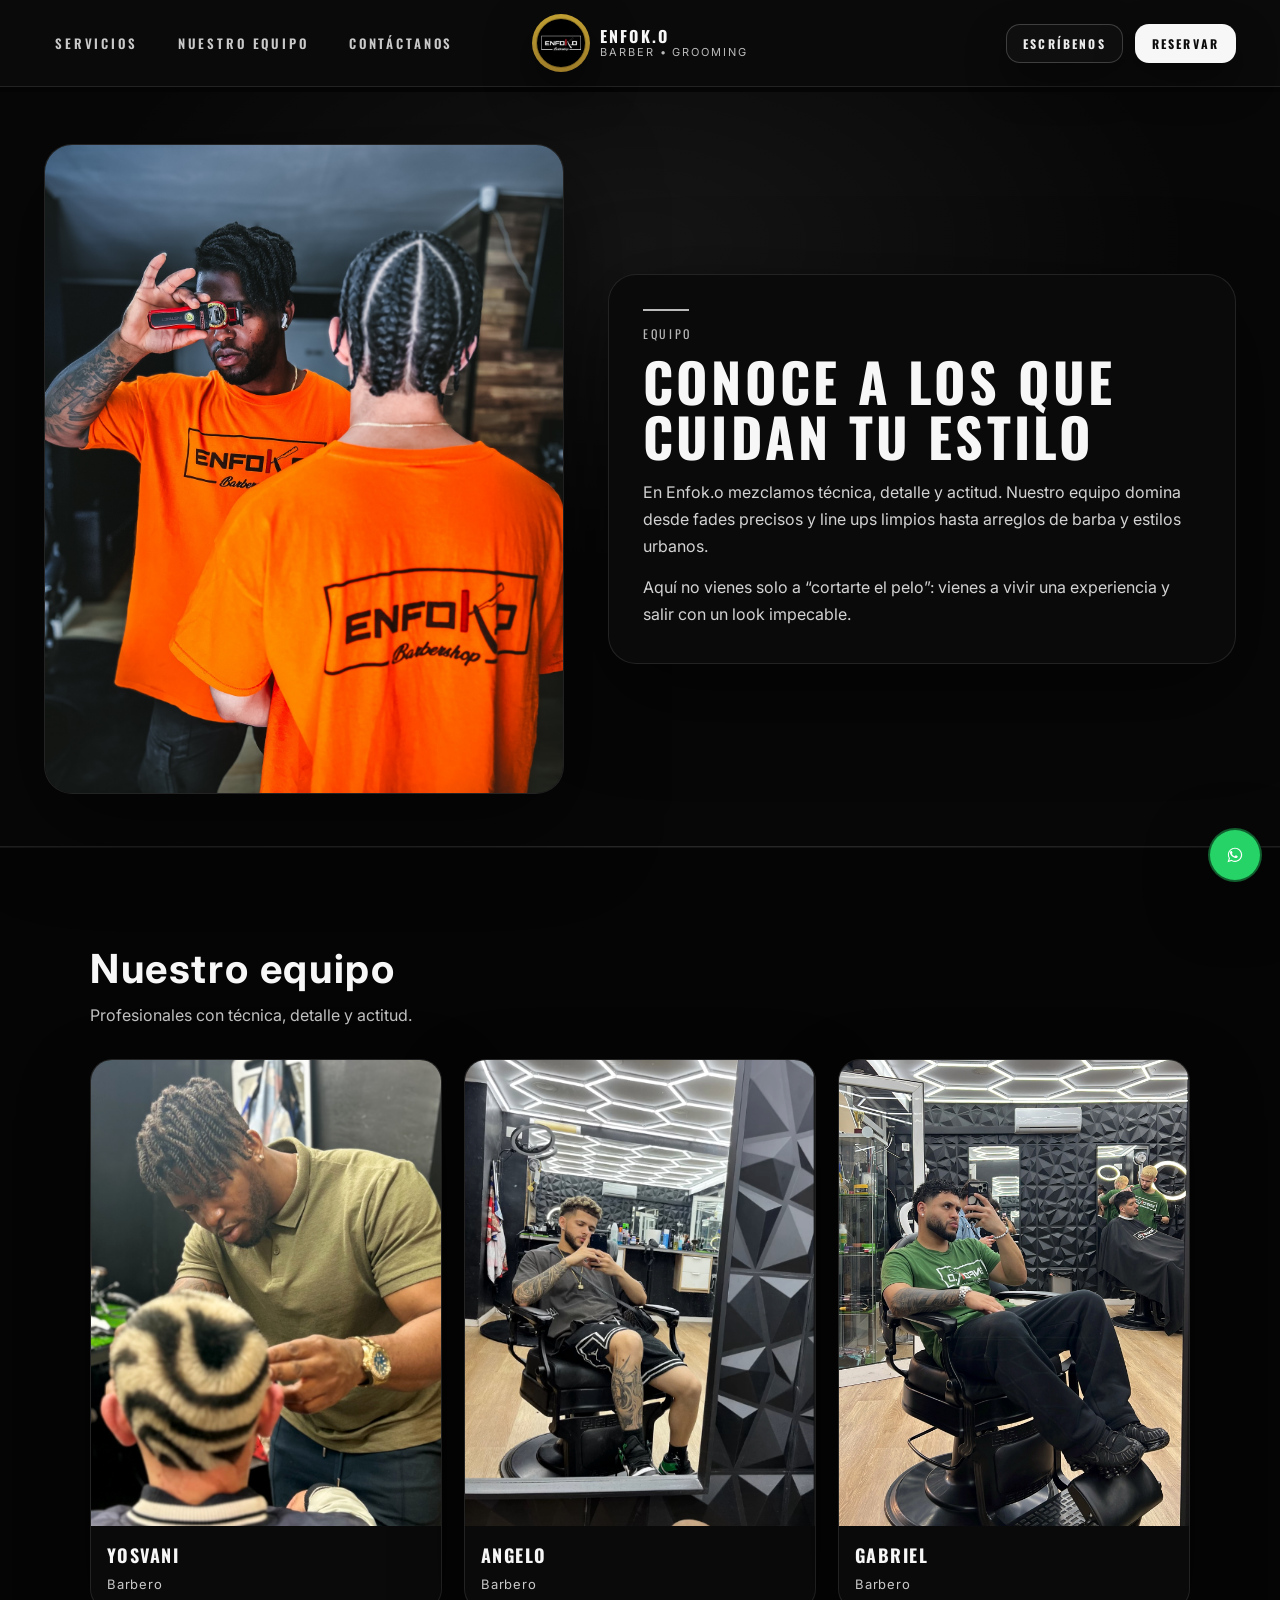
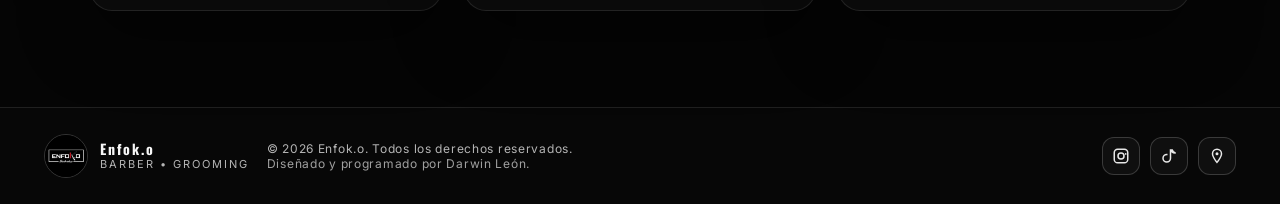
==== equipo.html @ a5060017 "first commit" ====
<!DOCTYPE html>
<html lang="es">
<head>
    <meta charset="UTF-8">
    <meta name="viewport" content="width=device-width, initial-scale=1.0">
    <title>Enfok.o - Equipo</title>
    <link rel="preconnect" href="https://fonts.googleapis.com">
    <link rel="preconnect" href="https://fonts.gstatic.com" crossorigin>
    <link href="https://fonts.googleapis.com/css2?family=Inter:wght@400;600;700;800&family=Oswald:wght@400;600;700&display=swap" rel="stylesheet">
    <link rel="stylesheet" href="css/style.css">
</head>
<body>
    <header class="site-header">
        <div class="site-header__inner">
            <nav class="nav nav--left" aria-label="Navegación principal">
                <a class="nav__link" href="servicios.html#lista">Servicios</a>
                <a class="nav__link" href="equipo.html#equipo">Nuestro equipo</a>
                <a class="nav__link" href="index.html#contacto">Contáctanos</a>
            </nav>

            <a class="brand" href="index.html#inicio" aria-label="Enfok'o - Inicio">
                <span class="brand__ring" aria-hidden="true">
                    <img class="brand__logo" src="img/logo.jpg" alt="">
                </span>
                <span class="brand__stack">
                    <span class="brand__name">ENFOK.O</span>
                    <span class="brand__sub">barber • grooming</span>
                </span>
            </a>

            <div class="site-header__actions" aria-label="Acciones">
                <a class="pill pill--ghost" href="index.html#contacto">Escríbenos</a>
                <a class="pill pill--gold" href="index.html#citas">Reservar</a>
            </div>
        </div>
    </header>

    <main class="services-page">
        <section id="equipo" class="services-intro" aria-labelledby="team-title">
            <div class="services-intro__shell">
                <div class="services-intro__media" aria-hidden="true">
                    <img class="services-intro__img" src="img/equipo-3.jpg" alt="">
                </div>

                <div class="services-intro__copy">
                    <div class="services-accent" aria-hidden="true"></div>
                    <p class="services-intro__eyebrow">EQUIPO</p>
                    <h1 id="team-title" class="services-intro__title">CONOCE A LOS QUE CUIDAN TU ESTILO</h1>
                    <p class="services-intro__text">
                        En Enfok.o mezclamos técnica, detalle y actitud. Nuestro equipo domina desde fades precisos y
                        line ups limpios hasta arreglos de barba y estilos urbanos.
                    </p>
                    <p class="services-intro__text">
                        Aquí no vienes solo a “cortarte el pelo”: vienes a vivir una experiencia y salir con un look
                        impecable.
                    </p>
                </div>
            </div>
        </section>

        <section class="section section--alt" aria-labelledby="equipo-cards-title">
            <div class="container">
                <h2 id="equipo-cards-title" class="section__title">Nuestro equipo</h2>
                <p class="section__subtitle">Profesionales con técnica, detalle y actitud.</p>

                <div class="team team--center">
                    <div class="team__grid team__grid--3" role="list">
                        <article class="team-card" role="listitem">
                            <img class="team-card__img" src="img/yosvani-barbero.jpg" alt="Yosvani - Barbero en Enfok'o">
                            <div class="team-card__body">
                                <h3 class="team-card__name">Yosvani</h3>
                                <p class="team-card__role">Barbero</p>
                            </div>
                        </article>

                        <article class="team-card" role="listitem">
                            <img class="team-card__img" src="img/angelo-barbero.png" alt="Angelo - Barbero en Enfok'o">
                            <div class="team-card__body">
                                <h3 class="team-card__name">Angelo</h3>
                                <p class="team-card__role">Barbero</p>
                            </div>
                        </article>

                        <article class="team-card" role="listitem">
                            <img class="team-card__img" src="img/gabriel-barbero.jpg" alt="Gabriel - Barbero en Enfok'o">
                            <div class="team-card__body">
                                <h3 class="team-card__name">Gabriel</h3>
                                <p class="team-card__role">Barbero</p>
                            </div>
                        </article>
                    </div>
                </div>
            </div>
        </section>
    </main>

    <footer class="site-footer">
        <div class="site-footer__inner">
            <a class="footer-brand" href="index.html#inicio" aria-label="Enfok'o - Inicio">
                <img class="footer-brand__logo" src="img/logo.jpg" alt="">
                <span class="footer-brand__text">
                    <span class="footer-brand__name">Enfok.o</span>
                    <span class="footer-brand__sub">barber • grooming</span>
                </span>
            </a>

            <div class="site-footer__copy">
                <p>© <span data-year></span> Enfok.o. Todos los derechos reservados.</p>
                <p class="site-footer__credit">Diseñado y programado por Darwin León.</p>
            </div>

            <div class="site-footer__social" aria-label="Redes y ubicación">
                <a class="icon-btn" href="#" target="_blank" rel="noopener" aria-label="Instagram">
                    <svg viewBox="0 0 24 24" width="18" height="18" aria-hidden="true">
                        <path fill="currentColor" d="M7.5 2h9A5.5 5.5 0 0 1 22 7.5v9A5.5 5.5 0 0 1 16.5 22h-9A5.5 5.5 0 0 1 2 16.5v-9A5.5 5.5 0 0 1 7.5 2Zm0 2A3.5 3.5 0 0 0 4 7.5v9A3.5 3.5 0 0 0 7.5 20h9a3.5 3.5 0 0 0 3.5-3.5v-9A3.5 3.5 0 0 0 16.5 4h-9ZM12 7a5 5 0 1 1 0 10 5 5 0 0 1 0-10Zm0 2a3 3 0 1 0 0 6 3 3 0 0 0 0-6Zm6.25-.9a1.15 1.15 0 1 1 0 2.3 1.15 1.15 0 0 1 0-2.3Z"/>
                    </svg>
                </a>
                <a class="icon-btn" href="#" target="_blank" rel="noopener" aria-label="TikTok">
                    <svg viewBox="0 0 24 24" width="18" height="18" aria-hidden="true">
                        <path fill="currentColor" d="M15 3h2a6 6 0 0 0 4 4v2a8 8 0 0 1-6-2.1V15a6 6 0 1 1-6-6h1v2h-1a4 4 0 1 0 4 4V3h2v6.1A8 8 0 0 0 15 11V3Z"/>
                    </svg>
                </a>
                <a class="icon-btn" href="#" target="_blank" rel="noopener" aria-label="Ubicación">
                    <svg viewBox="0 0 24 24" width="18" height="18" aria-hidden="true">
                        <path fill="currentColor" d="M12 2a7 7 0 0 1 7 7c0 5-7 13-7 13S5 14 5 9a7 7 0 0 1 7-7Zm0 2a5 5 0 0 0-5 5c0 3.1 3.2 7.9 5 10 1.8-2.1 5-6.9 5-10a5 5 0 0 0-5-5Zm0 3a2 2 0 1 1 0 4 2 2 0 0 1 0-4Z"/>
                    </svg>
                </a>
            </div>
        </div>
    </footer>

    <a class="whatsapp-fab" href="https://wa.me/?text=Hola%20Enfok%27o%2C%20quiero%20reservar%20una%20cita" target="_blank" rel="noopener" aria-label="Abrir WhatsApp">
        <svg viewBox="0 0 32 32" width="22" height="22" aria-hidden="true">
            <path fill="currentColor" d="M19.11 17.37c-.27-.14-1.6-.79-1.85-.88-.25-.09-.43-.14-.61.14-.18.27-.7.88-.86 1.06-.16.18-.32.2-.59.07-.27-.14-1.14-.42-2.17-1.35-.8-.72-1.34-1.61-1.5-1.88-.16-.27-.02-.41.12-.55.12-.12.27-.32.41-.48.14-.16.18-.27.27-.45.09-.18.05-.34-.02-.48-.07-.14-.61-1.47-.84-2.01-.22-.53-.45-.46-.61-.47h-.52c-.18 0-.48.07-.73.34-.25.27-.96.94-.96 2.29 0 1.35.99 2.66 1.13 2.84.14.18 1.95 2.98 4.73 4.18.66.29 1.18.46 1.58.59.66.21 1.27.18 1.75.11.53-.08 1.6-.65 1.83-1.27.23-.62.23-1.16.16-1.27-.07-.11-.25-.18-.52-.32ZM16.04 5.33c-5.74 0-10.4 4.66-10.4 10.4 0 1.82.47 3.6 1.36 5.17L5.11 26.67l5.93-1.86a10.37 10.37 0 0 0 4.99 1.28c5.74 0 10.4-4.66 10.4-10.4 0-5.74-4.66-10.36-10.39-10.36Zm0 19.08c-1.61 0-3.19-.43-4.58-1.25l-.33-.2-3.52 1.1 1.12-3.43-.22-.35a8.74 8.74 0 0 1-1.34-4.68c0-4.83 3.93-8.76 8.76-8.76 4.83 0 8.76 3.93 8.76 8.76 0 4.83-3.93 8.81-8.75 8.81Z"/>
        </svg>
    </a>

    <script src="js/script.js"></script>
</body>
</html>
---- css/style.css ----
/* Base */
:root{
  --bg: #050505;
  --text: #f7f7f7;
  --muted: rgba(247,247,247,.78);
  --gold: #d4af37;
  --gold-2: #b8902e;
  --header-h: 92px;
  --font-sans: Inter, system-ui, -apple-system, "Segoe UI", Roboto, Arial, sans-serif;
  --font-display: Oswald, Inter, system-ui, -apple-system, "Segoe UI", Roboto, Arial, sans-serif;
  --black: #050505;
  --white: #f7f7f7;
}

*{ box-sizing: border-box; }
html,body{ height: 100%; }
body{
  margin: 0;
  font-family: var(--font-sans);
  background: var(--black);
  color: var(--white);
}

/* Footer */
.site-footer{
  background: #070707;
  border-top: 1px solid rgba(255,255,255,.10);
  padding: 26px clamp(16px, 4vw, 44px);
}
.site-footer__inner{
  width: min(1200px, 100%);
  margin: 0 auto;
  display: grid;
  grid-template-columns: auto 1fr auto;
  gap: 18px;
  align-items: center;
}

.footer-brand{
  display: inline-flex;
  align-items: center;
  gap: 12px;
  text-decoration: none;
  color: var(--white);
}
.footer-brand__logo{
  width: 44px;
  height: 44px;
  border-radius: 999px;
  object-fit: cover;
  border: 1px solid rgba(255,255,255,.18);
}
.footer-brand__text{ display: grid; line-height: 1.05; }
.footer-brand__name{
  font-family: var(--font-display);
  letter-spacing: .14em;
  font-weight: 800;
  font-size: 14px;
}
.footer-brand__sub{
  margin-top: 2px;
  font-size: 11px;
  letter-spacing: .18em;
  text-transform: uppercase;
  color: rgba(255,255,255,.70);
}

.site-footer__copy{
  margin: 0;
  color: rgba(255,255,255,.70);
  font-size: 12px;
  letter-spacing: .06em;
}
.site-footer__copy p{ margin: 0; }
.site-footer__credit{
  margin-top: 6px;
  color: rgba(255,255,255,.62);
}

.site-footer__social{
  display: flex;
  gap: 10px;
  justify-content: end;
}

.icon-btn{
  width: 38px;
  height: 38px;
  border-radius: 12px;
  display: inline-flex;
  align-items: center;
  justify-content: center;
  border: 1px solid rgba(255,255,255,.18);
  background: #0f0f0f;
  color: rgba(255,255,255,.90);
  text-decoration: none;
  transition: transform .15s ease, border-color .15s ease;
}
.icon-btn:hover{ transform: translateY(-1px); border-color: rgba(255,255,255,.34); }
.icon-btn:focus-visible{ outline: 3px solid rgba(255,255,255,.45); outline-offset: 3px; }

@media (max-width: 820px){
  .site-footer__inner{ grid-template-columns: 1fr; justify-items: start; }
  .site-footer__social{ justify-content: start; }
}

/* WhatsApp floating button */
.whatsapp-fab{
  position: fixed;
  right: 18px;
  bottom: 18px;
  width: 54px;
  height: 54px;
  border-radius: 999px;
  display: grid;
  place-items: center;
  background: #25D366;
  color: #fff;
  text-decoration: none;
  box-shadow: 0 20px 60px rgba(0,0,0,.55);
  z-index: 40;
  border: 2px solid rgba(0,0,0,.55);
  transition: transform .15s ease, filter .15s ease;
}
.whatsapp-fab:hover{ transform: translateY(-1px); filter: brightness(1.02); }
.whatsapp-fab:focus-visible{ outline: 3px solid rgba(255,255,255,.55); outline-offset: 3px; }

/* Header */
.site-header{
  position: fixed;
  top: 0;
  left: 0;
  right: 0;
  z-index: 20;
  padding: 14px clamp(16px, 4vw, 44px);
  background: #0a0a0a;
  border-bottom: 1px solid rgba(255,255,255,.10);
}

.site-header__inner{
  display: grid;
  grid-template-columns: 1fr auto 1fr;
  align-items: center;
  gap: 16px;
  width: min(1200px, 100%);
  margin: 0 auto;
}

.brand{
  display: inline-flex;
  align-items: center;
  gap: 10px;
  text-decoration: none;
  color: var(--text);
}
.brand__ring{
  width: 58px;
  height: 58px;
  border-radius: 999px;
  padding: 3px;
  background: linear-gradient(180deg, rgba(212,175,55,.9), rgba(184,144,46,.85));
  box-shadow: 0 18px 46px rgba(0,0,0,.55);
  display: grid;
  place-items: center;
}
.brand__logo{
  width: 50px;
  height: 50px;
  border-radius: 999px;
  object-fit: cover;
  border: 1px solid rgba(0,0,0,.22);
}
.brand__stack{ display: grid; line-height: 1.05; }
.brand__name{
  letter-spacing: .14em;
  font-weight: 800;
  font-size: 16px;
  font-family: var(--font-display);
}
.brand__sub{
  margin-top: 2px;
  font-size: 11px;
  letter-spacing: .18em;
  text-transform: uppercase;
  color: rgba(255,255,255,.72);
}

.nav{
  display: flex;
  align-items: center;
  gap: 18px;
}
.nav--left{ justify-self: start; }
.nav__link{
  color: rgba(255,255,255,.78);
  text-decoration: none;
  font-weight: 600;
  font-size: 13px;
  letter-spacing: .22em;
  text-transform: uppercase;
  font-family: var(--font-display);
  padding: 10px 10px;
  border-radius: 999px;
  border: 1px solid transparent;
  transition: background-color .15s ease, border-color .15s ease, color .15s ease;
}
.nav__link:hover{
  background: rgba(255,255,255,.06);
  border-color: rgba(255,255,255,.22);
  color: rgba(255,255,255,.96);
}
.nav__link:focus-visible{
  outline: 3px solid rgba(212,175,55,.55);
  outline-offset: 3px;
}

.site-header__actions{
  justify-self: end;
  display: flex;
  gap: 12px;
  align-items: center;
}

.pill{
  --radius: 14px;
  display: inline-flex;
  align-items: center;
  justify-content: center;
  padding: 10px 16px;
  border-radius: var(--radius);
  text-decoration: none;
  font-weight: 800;
  font-size: 12px;
  letter-spacing: .18em;
  text-transform: uppercase;
  font-family: var(--font-display);
  border: 1px solid rgba(255,255,255,.20);
  background: #0f0f0f;
  color: rgba(255,255,255,.92);
  box-shadow: 0 18px 40px rgba(0,0,0,.45);
  transition: transform .15s ease, background-color .15s ease, border-color .15s ease, color .15s ease;
}
.pill:hover{
  transform: translateY(-1px);
  border-color: rgba(255,255,255,.32);
}
.pill:focus-visible{ outline: 3px solid rgba(212,175,55,.55); outline-offset: 3px; }
.pill--gold{
  border-color: rgba(255,255,255,.0);
  background: var(--white);
  color: #0b0b0b;
}
.pill--gold:hover{
  background: #ffffff;
}
.pill--ghost:hover{ background: #141414; }

/* Hero video section */
.hero{
  position: relative;
  height: 100vh;
  height: 100svh;
  min-height: 0;
  display: grid;
  place-items: center;
  overflow: hidden;
  padding: 0 clamp(16px, 4vw, 44px);
  padding-top: calc(var(--header-h) + 18px); /* space for fixed header */
  padding-bottom: 24px;
}

.hero__content{
  padding-top: 0;
  display: flex;
  flex-direction: column;
  align-items: center;
  justify-content: center;
  gap: 18px;
}

.hero__video{
  position: absolute;
  inset: 0;
  width: 100%;
  height: 100%;
  object-fit: cover;
  filter: saturate(1.05) contrast(1.05);
}

.hero__overlay{
  position: absolute;
  inset: 0;
  background: rgba(0,0,0,.40);
  /* subtle warm tint to match gold accents */
  box-shadow: inset 0 0 0 9999px rgba(212,175,55,.05);
}

.hero__content{
  position: relative;
  width: min(980px, 100%);
  text-align: center;
}

.hero__logo{
  width: min(540px, 84vw);
  max-height: 48svh;
  height: auto;
  display: block;
  margin: 0 auto;
  filter: drop-shadow(0 18px 46px rgba(0,0,0,.55));
}

.hero__headline{
  margin: 0;
  color: rgba(255,255,255,.92);
  font-weight: 700;
  font-size: clamp(16px, 2.2vw, 22px);
  letter-spacing: .06em;
  font-family: var(--font-display);
  text-shadow: 0 10px 26px rgba(0,0,0,.55);
}

.hero__actions{
  margin-top: 0;
  display: flex;
  gap: 10px;
  justify-content: center;
  flex-wrap: wrap;
}

.btn{
  --radius: 16px;
  display: inline-flex;
  align-items: center;
  justify-content: center;
  padding: 13px 18px;
  border-radius: var(--radius);
  text-decoration: none;
  font-weight: 800;
  letter-spacing: .14em;
  text-transform: uppercase;
  font-family: var(--font-display);
  border: 1px solid rgba(255,255,255,.22);
  background: #111111;
  color: rgba(255,255,255,.94);
  box-shadow: 0 18px 42px rgba(0,0,0,.55);
  transition: transform .15s ease, background-color .15s ease, border-color .15s ease, color .15s ease, filter .15s ease;
}
.btn:focus-visible{ outline: 3px solid rgba(212,175,55,.55); outline-offset: 3px; }
.btn:hover{ transform: translateY(-1px); }

.btn--gold{
  border-color: rgba(255,255,255,.0);
  background: var(--white);
  color: #0b0b0b;
}
.btn--gold:hover{ filter: brightness(1.05); }

.btn--ghost{
  background: #111111;
  border-color: rgba(255,255,255,.22);
  color: rgba(255,255,255,.94);
}
.btn--ghost:hover{ border-color: rgba(255,255,255,.34); }

/* Double-border option (white border + black outer stroke) */
.btn--double{
  border-color: rgba(255,255,255,.92);
  box-shadow:
    0 0 0 2px rgba(0,0,0,.9),
    0 18px 42px rgba(0,0,0,.55);
}

@media (prefers-reduced-motion: reduce){
  .hero__video{ display: none; }
}

/* Sections */
.container{
  width: min(1100px, 100%);
  margin: 0 auto;
}

.section{
  padding: clamp(56px, 8vw, 96px) clamp(16px, 4vw, 44px);
  background:
    radial-gradient(900px 520px at 10% 20%, rgba(255,255,255,.06), transparent 60%),
    radial-gradient(800px 520px at 90% 80%, rgba(255,255,255,.04), transparent 62%),
    #070707;
  border-top: 1px solid rgba(247,247,247,.06);
}

#servicios.section{
  position: relative;
  overflow: hidden;
}

#servicios.section::after{
  content: "";
  position: absolute;
  left: 0;
  right: 0;
  bottom: 0;
  height: 160px;
  background: linear-gradient(180deg, rgba(7,7,7,0), rgba(7,7,7,1));
  pointer-events: none;
}

#Equipo.section{
  position: relative;
  overflow: hidden;
  border-top: none;
  background:
    radial-gradient(700px 420px at 10% 20%, rgba(212,175,55,.08), transparent 56%),
    radial-gradient(600px 420px at 92% 78%, rgba(255,255,255,.05), transparent 62%),
    linear-gradient(180deg, rgba(7,7,7,.96) 0%, #040404 100%);
}

#Equipo.section::before{
  content: "";
  position: absolute;
  top: 0;
  left: 0;
  right: 0;
  height: 140px;
  background: linear-gradient(180deg, rgba(7,7,7,.96), rgba(7,7,7,0));
  pointer-events: none;
  z-index: -1;
}

.section--alt{ background: #050505; }

.section__title{
  margin: 0;
  font-size: clamp(28px, 4vw, 40px);
  letter-spacing: .04em;
}
.section__subtitle{
  margin: 12px 0 0;
  color: var(--muted);
  width: min(70ch, 100%);
}

/* Services card */
.service-block{
  margin-top: clamp(22px, 4vw, 34px);
  display: grid;
  grid-template-columns: minmax(280px, 400px) 1fr;
  gap: clamp(18px, 3vw, 34px);
  align-items: center;
}

.service-media{
  justify-self: start;
  margin-left: clamp(-18px, -2vw, -8px);
  padding: clamp(14px, 2.6vw, 18px);
  border: 1px solid rgba(255,255,255,.10);
  background: #0a0a0a;
  border-radius: 22px;
  overflow: hidden;
}

.service-media--team{
  max-width: 340px;
  margin-left: auto;
}

.service-media__img{
  display: block;
  width: 100%;
  height: 100%;
  aspect-ratio: 3 / 4;
  object-fit: cover;
}

.service-copy__title{
  margin: 0;
  font-family: var(--font-display);
  letter-spacing: .06em;
  text-transform: uppercase;
  font-size: clamp(18px, 2.4vw, 26px);
}

.service-copy__subtitle{
  margin: 10px 0 0;
  font-family: var(--font-sans);
  font-weight: 600;
  color: rgba(255,255,255,.86);
  font-size: clamp(14px, 1.8vw, 18px);
  line-height: 1.45;
  width: min(70ch, 100%);
}

.service-copy__text{
  margin: 12px 0 0;
  color: rgba(255,255,255,.82);
  line-height: 1.65;
  width: min(62ch, 100%);
}

.service-copy .btn{ margin-top: 16px; }

@media (max-width: 860px){
  .service-block{ grid-template-columns: 1fr; }
}

/* Team */
.team{
  margin-top: clamp(22px, 4vw, 34px);
  display: grid;
  grid-template-columns: 1.4fr .6fr;
  gap: clamp(18px, 3vw, 34px);
  align-items: start;
}

.team--center{
  grid-template-columns: 1fr;
  justify-items: center;
}

.team__grid{
  display: grid;
  grid-template-columns: repeat(2, minmax(0, 1fr));
  gap: clamp(14px, 2.4vw, 22px);
  width: min(1200px, 100%);
  margin: 0 auto;
}

.team__grid--3{
  grid-template-columns: repeat(3, minmax(260px, 1fr));
}

.team-card{
  background: #0a0a0a;
  border: 1px solid rgba(255,255,255,.10);
  border-radius: 22px;
  overflow: hidden;
  box-shadow: 0 26px 70px rgba(0,0,0,.45);
  display: flex;
  flex-direction: column;
}

.team-card__img{
  display: block;
  width: 100%;
  aspect-ratio: 3 / 4;
  object-fit: cover;
  filter: contrast(1.02) saturate(1.02);
}

.team-card__body{
  padding: 16px 16px 18px;
  flex: 1;
}

.team-card__name{
  margin: 0;
  font-family: var(--font-display);
  letter-spacing: .08em;
  text-transform: uppercase;
  font-size: 18px;
}

.team-card__role{
  margin: 8px 0 0;
  color: rgba(255,255,255,.78);
  font-size: 13px;
  letter-spacing: .06em;
}

.team__cta{
  background: #0a0a0a;
  border: 1px solid rgba(255,255,255,.10);
  border-radius: 22px;
  padding: 18px;
}

.team__text{
  margin: 0;
  color: rgba(255,255,255,.82);
  line-height: 1.65;
}

.team__cta .btn{ margin-top: 16px; }

.team--compact .team__grid{
  width: min(980px, 100%);
  gap: clamp(12px, 2vw, 16px);
}

.team--compact{ align-items: stretch; }
.team--compact .team-card__img{
  aspect-ratio: 16 / 10;
  object-fit: contain;
  background: #050505;
}
.team--compact .team-card__body{ padding: 12px 12px 14px; }
.team--compact .team-card__name{ font-size: 16px; }

.team--compact .team__cta{
  padding: 22px;
  display: flex;
  flex-direction: column;
  height: 100%;
}
.team--compact .team__text{ font-size: 14px; }
.team--compact .team__cta .btn{ margin-top: auto; }

@media (max-width: 980px){
  .team{ grid-template-columns: 1fr; }
  .team__grid{ grid-template-columns: 1fr; }
}

/* Servicios page */
.services-page{ padding-top: var(--header-h); }

/* Intro (like serv-estetica.html) */
.services-intro{
  padding: clamp(26px, 6vw, 52px) clamp(16px, 4vw, 44px);
  background:
    radial-gradient(900px 520px at 50% 20%, rgba(255,255,255,.06), transparent 62%),
    #070707;
  border-bottom: 1px solid rgba(255,255,255,.10);
}
.services-intro__shell{
  width: min(1200px, 100%);
  margin: 0 auto;
  display: grid;
  grid-template-columns: minmax(300px, 520px) 1fr;
  gap: clamp(18px, 4vw, 44px);
  align-items: center;
}
.services-intro__media{
  border-radius: 28px;
  overflow: hidden;
  border: 1px solid rgba(255,255,255,.10);
  background: #0a0a0a;
  box-shadow: 0 30px 90px rgba(0,0,0,.55);
}
.services-intro__img{
  display: block;
  width: 100%;
  aspect-ratio: 4 / 5;
  object-fit: cover;
}
.services-intro__copy{
  border-radius: 28px;
  border: 1px solid rgba(255,255,255,.10);
  background: #0a0a0a;
  padding: clamp(18px, 3.6vw, 34px);
  box-shadow: 0 30px 90px rgba(0,0,0,.55);
}
.services-accent{
  width: 46px;
  height: 2px;
  background: rgba(255,255,255,.72);
  margin-bottom: 14px;
}
.services-intro__eyebrow{
  margin: 0;
  font-family: var(--font-display);
  letter-spacing: .22em;
  text-transform: uppercase;
  color: rgba(255,255,255,.70);
  font-size: 12px;
}
.services-intro__title{
  margin: 12px 0 0;
  font-family: var(--font-display);
  letter-spacing: .06em;
  text-transform: uppercase;
  font-size: clamp(30px, 4.2vw, 56px);
  line-height: 1.03;
}
.services-intro__text{
  margin: 14px 0 0;
  color: rgba(255,255,255,.82);
  line-height: 1.7;
  width: min(70ch, 100%);
}
.services-intro__copy .btn{ margin-top: 20px; }

/* Section title blocks */
.services-section{ background: #050505; }
.services-title{ max-width: 920px; }
.services-kicker{
  margin: 0;
  font-family: var(--font-display);
  letter-spacing: .22em;
  text-transform: uppercase;
  color: rgba(255,255,255,.68);
  font-size: 12px;
}
.services-h2{
  margin: 12px 0 0;
  font-family: var(--font-display);
  letter-spacing: .06em;
  text-transform: none;
  font-size: clamp(34px, 4.8vw, 58px);
  line-height: 1.05;
}
.services-lead{
  margin: 12px 0 0;
  color: rgba(255,255,255,.78);
  line-height: 1.7;
  width: min(70ch, 100%);
}

/* Table card (like screenshot) */
.services-table{
  margin-top: clamp(18px, 3vw, 28px);
  border-radius: 22px;
  border: 1px solid rgba(255,255,255,.10);
  background:
    radial-gradient(800px 420px at 60% 10%, rgba(255,255,255,.06), transparent 60%),
    #0a0a0a;
  overflow: hidden;
  box-shadow: 0 30px 90px rgba(0,0,0,.55);
}
.services-table__row{
  display: grid;
  grid-template-columns: 1fr 120px;
  gap: 14px;
  padding: 16px 18px;
  border-top: 1px solid rgba(255,255,255,.08);
}
.services-table__row--head{
  border-top: 0;
  padding-top: 18px;
  padding-bottom: 12px;
  color: rgba(255,255,255,.62);
  font-family: var(--font-display);
  letter-spacing: .22em;
  text-transform: uppercase;
  font-size: 11px;
}
.services-table__cell{ font-size: 14px; }
.services-table__cell--right{ text-align: right; }
.services-note{
  margin: 0;
  padding: 16px 18px 18px;
  border-top: 1px solid rgba(255,255,255,.08);
  color: rgba(255,255,255,.60);
  font-size: 12px;
  line-height: 1.6;
}

.gallery{
  margin-top: clamp(18px, 3vw, 28px);
  display: grid;
  gap: clamp(24px, 4vw, 40px);
}
.gallery__title{
  margin: 0 0 12px;
  font-family: var(--font-display);
  letter-spacing: .12em;
  text-transform: uppercase;
  font-size: 16px;
}
.gallery__grid{
  display: grid;
  grid-template-columns: repeat(auto-fit, minmax(220px, 1fr));
  gap: clamp(12px, 2.4vw, 18px);
}
.gallery-card{
  margin: 0;
  border-radius: 18px;
  overflow: hidden;
  border: 1px solid rgba(255,255,255,.10);
  background: #0a0a0a;
  box-shadow: 0 26px 70px rgba(0,0,0,.45);
}
.gallery-card__img{
  display: block;
  width: 100%;
  aspect-ratio: 3 / 4;
  object-fit: cover;
}
.gallery-card__cap{
  padding: 12px 14px 14px;
  color: rgba(255,255,255,.86);
  font-size: 13px;
  line-height: 1.4;
}

/* Contact section */
.contact-block{
  margin-top: clamp(22px, 4vw, 34px);
  display: grid;
  grid-template-columns: 1fr 1fr;
  gap: clamp(18px, 3vw, 34px);
  align-items: center;
}

.contact-maps{
  width: 100%;
}

.contact-socials{
  display: flex;
  flex-direction: column;
  gap: 24px;
  justify-content: center;
}

.contact-socials__title{
  margin: 0;
  font-family: var(--font-display);
  letter-spacing: .06em;
  text-transform: uppercase;
  font-size: clamp(18px, 2.4vw, 26px);
}

.contact-socials__icons{
  display: flex;
  flex-direction: row;
  gap: 18px;
  flex-wrap: wrap;
}

.contact-social-link{
  display: inline-flex;
  align-items: center;
  gap: 14px;
  padding: 18px 22px;
  background: rgba(212, 175, 55, 0.1);
  border: 1px solid rgba(212, 175, 55, 0.3);
  border-radius: 16px;
  color: var(--gold);
  text-decoration: none;
  font-weight: 700;
  font-size: 15px;
  transition: all .15s ease;
  width: fit-content;
}

.contact-social-link svg{
  width: 44px;
  height: 44px;
}

.contact-social-link:hover{
  background: rgba(212, 175, 55, 0.2);
  border-color: var(--gold);
  transform: translateY(-1px);
}

@media (max-width: 980px){
  .services-intro__shell{ grid-template-columns: 1fr; }
  .gallery__grid{ grid-template-columns: 1fr; }
  .contact-block{ grid-template-columns: 1fr; }
}

/* Offset for fixed header anchors */
html{ scroll-behavior: smooth; }
section{ scroll-margin-top: 84px; }

@media (max-width: 560px){
  .site-header__inner{ grid-template-columns: auto 1fr; grid-template-areas: "brand actions" "nav nav"; }
  .brand{ grid-area: brand; }
  .site-header__actions{ grid-area: actions; }
  .nav{ grid-area: nav; gap: 8px; overflow-x: auto; padding-top: 10px; }
  .nav__link{ padding: 8px 10px; font-size: 12px; white-space: nowrap; }
}
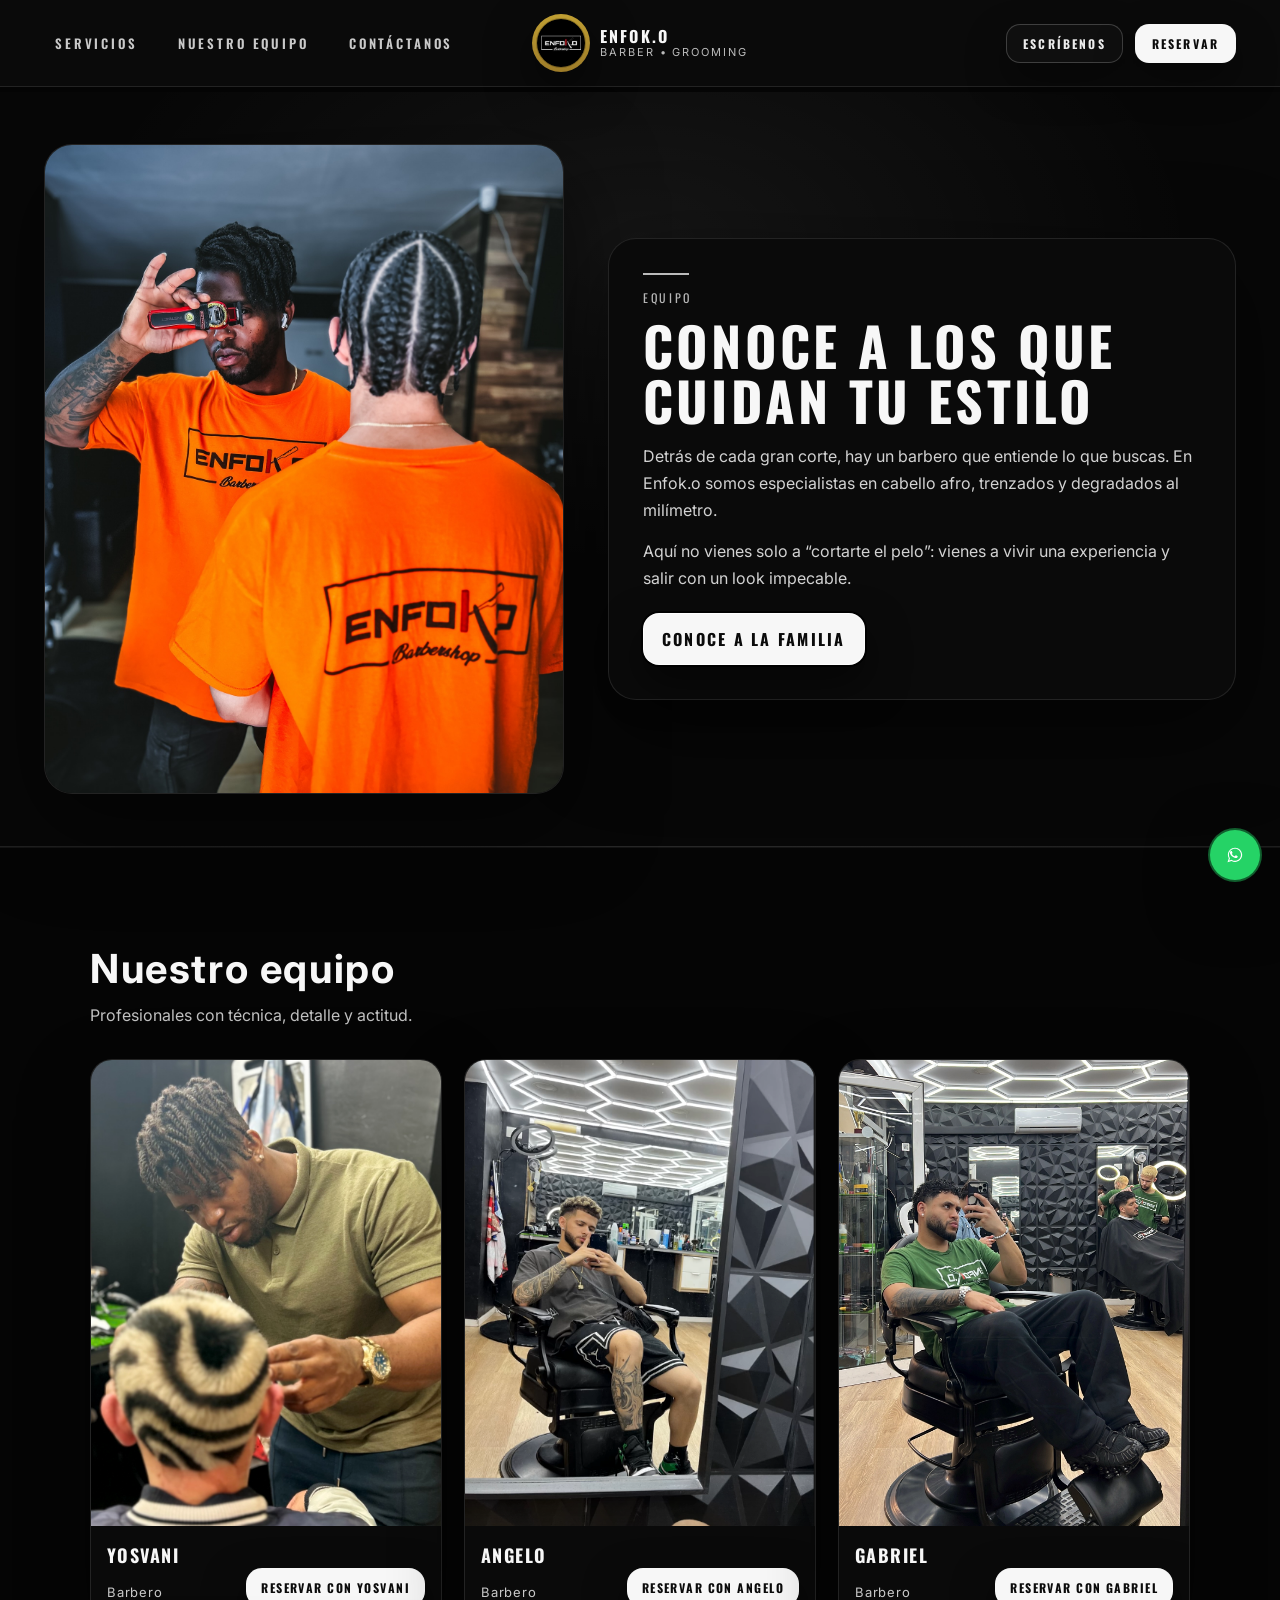
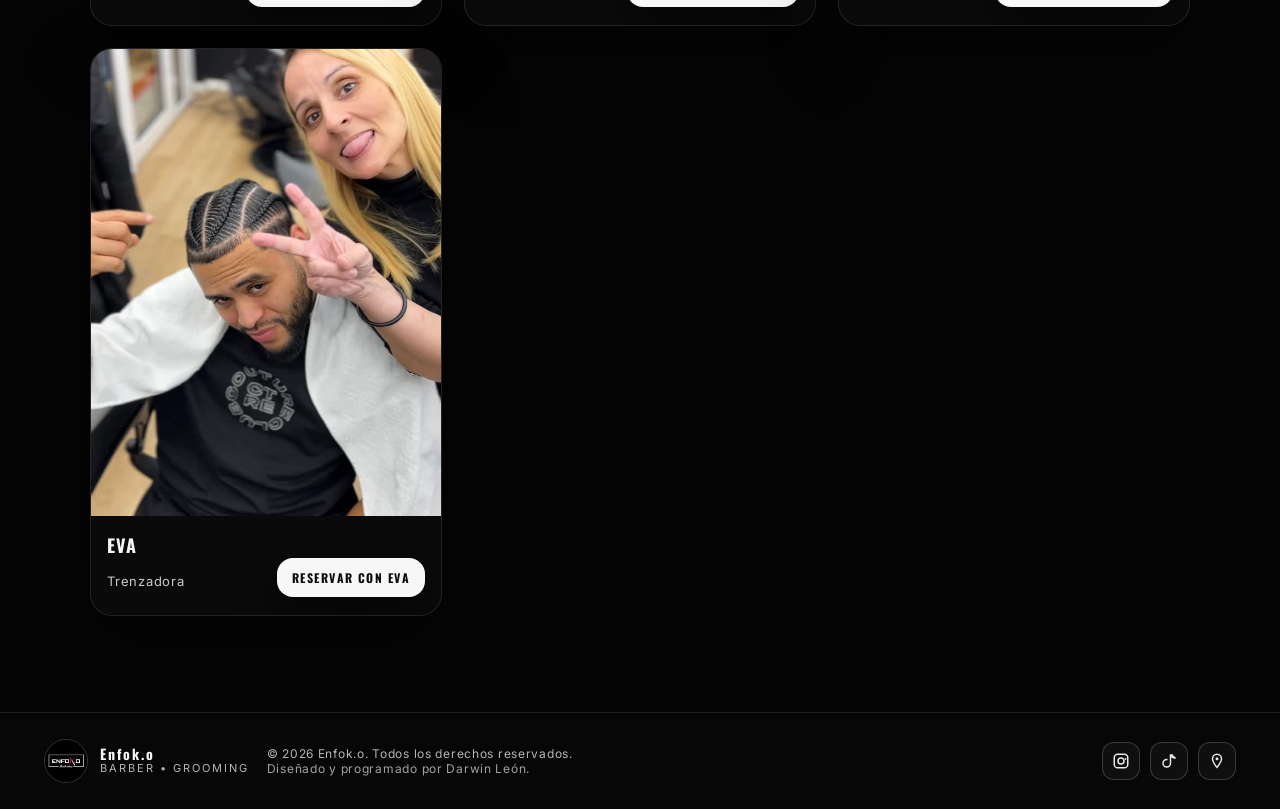
==== commit 727bc619: "he ajustado varias cosas que le hacian falta, le puse un ico, algunos botones que hacian falta, tamb" ====
--- a/equipo.html
+++ b/equipo.html
@@ -4,6 +4,7 @@
     <meta charset="UTF-8">
     <meta name="viewport" content="width=device-width, initial-scale=1.0">
     <title>Enfok.o - Equipo</title>
+    <link rel="icon" href="img/logo.jpg" type="image/jpeg">
     <link rel="preconnect" href="https://fonts.googleapis.com">
     <link rel="preconnect" href="https://fonts.gstatic.com" crossorigin>
     <link href="https://fonts.googleapis.com/css2?family=Inter:wght@400;600;700;800&family=Oswald:wght@400;600;700&display=swap" rel="stylesheet">
@@ -30,7 +31,7 @@
 
             <div class="site-header__actions" aria-label="Acciones">
                 <a class="pill pill--ghost" href="index.html#contacto">Escríbenos</a>
-                <a class="pill pill--gold" href="index.html#citas">Reservar</a>
+                <a class="pill pill--gold" href="https://booksy.com/es-es/dl/show-business/60460?utm_medium=c2c_referral" target="_blank">Reservar</a>
             </div>
         </div>
     </header>
@@ -47,14 +48,12 @@
                     <p class="services-intro__eyebrow">EQUIPO</p>
                     <h1 id="team-title" class="services-intro__title">CONOCE A LOS QUE CUIDAN TU ESTILO</h1>
                     <p class="services-intro__text">
-                        En Enfok.o mezclamos técnica, detalle y actitud. Nuestro equipo domina desde fades precisos y
-                        line ups limpios hasta arreglos de barba y estilos urbanos.
+                        Detrás de cada gran corte, hay un barbero que entiende lo que buscas. En Enfok.o somos especialistas en cabello afro, trenzados y degradados al milímetro.
                     </p>
                     <p class="services-intro__text">
                         Aquí no vienes solo a “cortarte el pelo”: vienes a vivir una experiencia y salir con un look
                         impecable.
-                    </p>
-                </div>
+                    </p>                    <a class="btn btn--gold btn--double" href="#equipo-cards-title">Conoce a la familia</a>                </div>
             </div>
         </section>
 
@@ -69,7 +68,10 @@
                             <img class="team-card__img" src="img/yosvani-barbero.jpg" alt="Yosvani - Barbero en Enfok'o">
                             <div class="team-card__body">
                                 <h3 class="team-card__name">Yosvani</h3>
-                                <p class="team-card__role">Barbero</p>
+                                <div class="team-card__footer">
+                                    <p class="team-card__role">Barbero</p>
+                                    <a class="btn btn--gold btn--small" href="https://booksy.com/es-es/60460_enfok-o_barberia_48863_barcelona/staffer/91361#ba_s=dl_1" target="_blank">Reservar Con Yosvani</a>
+                                </div>
                             </div>
                         </article>
 
@@ -77,7 +79,10 @@
                             <img class="team-card__img" src="img/angelo-barbero.png" alt="Angelo - Barbero en Enfok'o">
                             <div class="team-card__body">
                                 <h3 class="team-card__name">Angelo</h3>
-                                <p class="team-card__role">Barbero</p>
+                                <div class="team-card__footer">
+                                    <p class="team-card__role">Barbero</p>
+                                    <a class="btn btn--gold btn--small" href="https://booksy.com/es-es/60460_enfok-o_barberia_48863_barcelona/staffer/121078#ba_s=dl_1" target="_blank">Reservar Con Angelo</a>
+                                </div>
                             </div>
                         </article>
 
@@ -85,7 +90,21 @@
                             <img class="team-card__img" src="img/gabriel-barbero.jpg" alt="Gabriel - Barbero en Enfok'o">
                             <div class="team-card__body">
                                 <h3 class="team-card__name">Gabriel</h3>
-                                <p class="team-card__role">Barbero</p>
+                                <div class="team-card__footer">
+                                    <p class="team-card__role">Barbero</p>
+                                    <a class="btn btn--gold btn--small" href="https://booksy.com/es-es/60460_enfok-o_barberia_48863_barcelona/staffer/200927#ba_s=dl_1" target="_blank">Reservar Con Gabriel</a>
+                                </div>
+                            </div>
+                        </article>
+
+                        <article class="team-card" role="listitem">
+                            <img class="team-card__img" src="img/equipo-trenzadora.jpg" alt="Trenzadora - Especialista en trenzas en Enfok'o">
+                            <div class="team-card__body">
+                                <h3 class="team-card__name">Eva</h3>
+                                <div class="team-card__footer">
+                                    <p class="team-card__role">Trenzadora</p>
+                                    <a class="btn btn--gold btn--small" href="https://www.instagram.com/braidingeva?utm_source=ig_web_button_share_sheet&igsh=ZDNlZDc0MzIxNw==" target="_blank">Reservar Con Eva</a>
+                                </div>
                             </div>
                         </article>
                     </div>
--- a/css/style.css
+++ b/css/style.css
@@ -371,6 +371,12 @@
     0 18px 42px rgba(0,0,0,.55);
 }
 
+.btn--small{
+  padding: 10px 14px;
+  font-size: 12px;
+  letter-spacing: .12em;
+}
+
 @media (prefers-reduced-motion: reduce){
   .hero__video{ display: none; }
 }
@@ -551,6 +557,16 @@
 .team-card__body{
   padding: 16px 16px 18px;
   flex: 1;
+  display: flex;
+  flex-direction: column;
+}
+
+.team-card__footer{
+  display: flex;
+  align-items: center;
+  justify-content: space-between;
+  gap: 12px;
+  margin-top: auto;
 }
 
 .team-card__name{
@@ -852,7 +868,10 @@
 }
 
 /* Offset for fixed header anchors */
-html{ scroll-behavior: smooth; }
+html{ 
+  scroll-behavior: smooth;
+  scroll-padding-top: 100px;
+}
 section{ scroll-margin-top: 84px; }
 
 @media (max-width: 560px){
